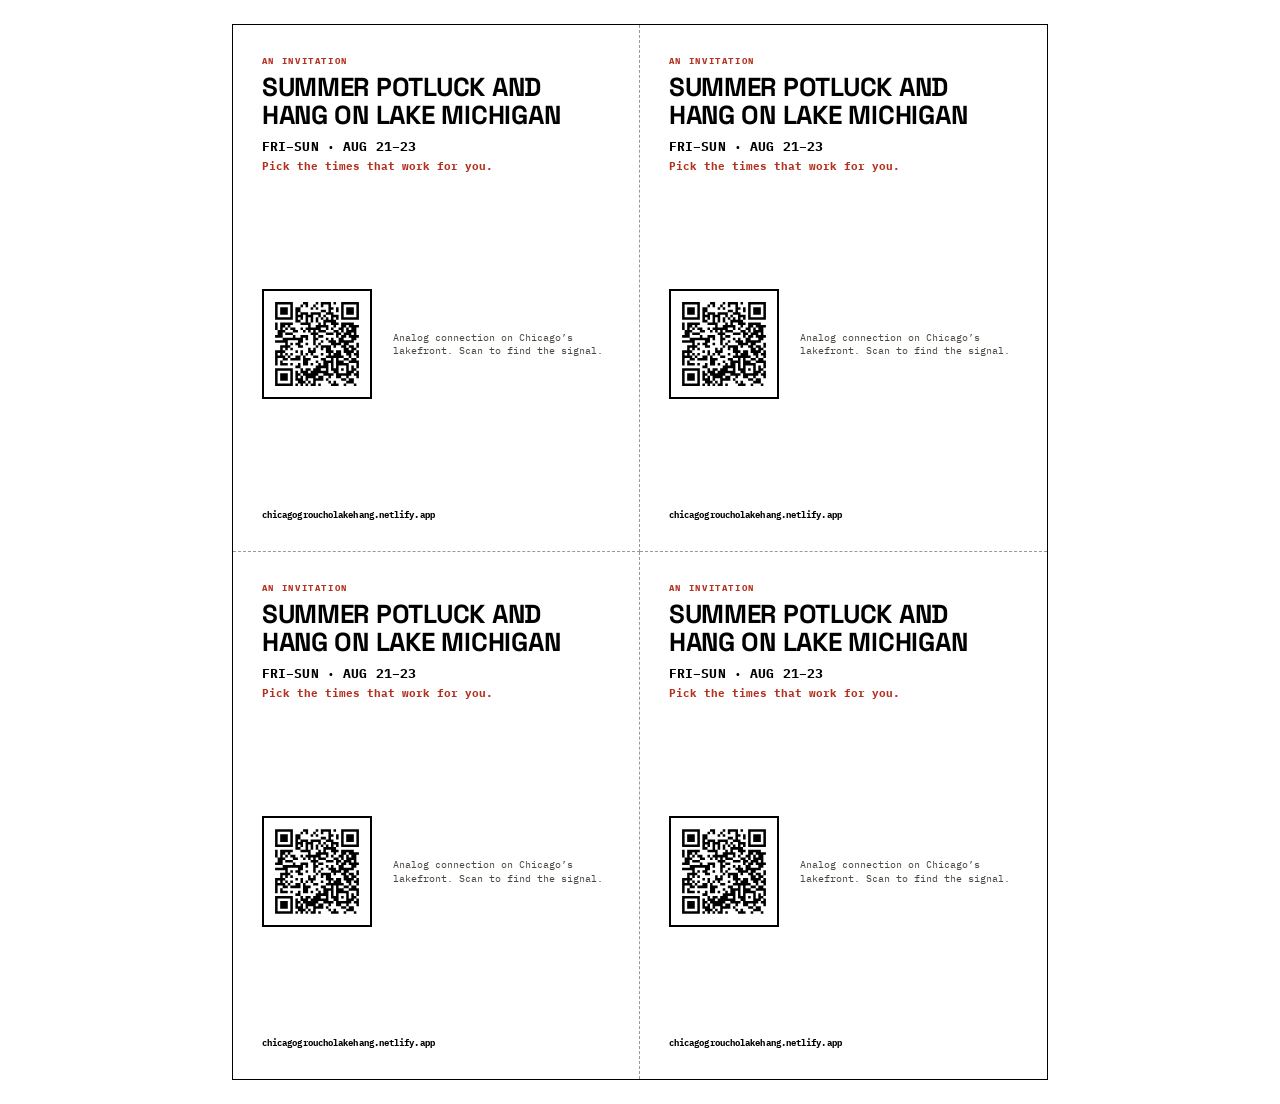
==== flyer-quartersheet.html @ f05466d9 "Add 4-up quarter-sheet flyer for posting around flyer-quartersheet.html — 2x2 grid on one Letter pag" ====
<!DOCTYPE html>
<html lang="en">
<head>
<meta charset="UTF-8">
<meta name="viewport" content="width=device-width, initial-scale=1.0">
<title>Lake Michigan Hang — Quarter-Sheet Flyer (4-up)</title>
<link rel="preconnect" href="https://fonts.googleapis.com">
<link href="https://fonts.googleapis.com/css2?family=IBM+Plex+Mono:wght@400;500;600;700&family=Space+Grotesk:wght@700;800&display=swap" rel="stylesheet">
<style>
  * { box-sizing: border-box; }

  @page { size: letter portrait; margin: 0; }

  html, body {
    margin: 0;
    padding: 0;
    background: #fff;
    color: #000;
  }

  body {
    display: flex;
    justify-content: center;
    padding: 24px;
  }

  @media print {
    body { padding: 0; }
  }

  .sheet {
    width: 8.5in;
    height: 11in;
    max-width: 100%;
    display: grid;
    grid-template-columns: 1fr 1fr;
    grid-template-rows: 1fr 1fr;
    font-family: 'IBM Plex Mono', monospace;
    color: #000;
    background: #fff;
    border: 1px solid #000;
  }

  @media print {
    .sheet { border: none; }
  }

  .cell {
    padding: 0.32in 0.3in;
    display: flex;
    flex-direction: column;
    align-items: flex-start;
    border-right: 1px dashed #999;
    border-bottom: 1px dashed #999;
  }

  .cell:nth-child(2) { border-right: none; }
  .cell:nth-child(3) { border-bottom: none; }
  .cell:nth-child(4) { border-right: none; border-bottom: none; }

  .eyebrow {
    margin: 0 0 0.1in;
    font: 700 9px/1 'IBM Plex Mono', monospace;
    letter-spacing: 0.18em;
    text-transform: uppercase;
    color: #b3311f;
  }

  h1 {
    margin: 0;
    font: 800 26px/1.05 'Space Grotesk', sans-serif;
    letter-spacing: -0.01em;
    text-transform: uppercase;
  }

  .date-line {
    margin: 0.1in 0 0;
    font: 700 13px/1.2 'IBM Plex Mono', monospace;
    letter-spacing: 0.01em;
  }

  .cta-line {
    margin: 0.05in 0 0;
    font: 700 10.5px/1.35 'IBM Plex Mono', monospace;
    color: #b3311f;
  }

  .cell-main {
    flex: 1;
    display: flex;
    align-items: center;
    gap: 0.22in;
    margin-top: 0.15in;
    width: 100%;
  }

  .qr-box {
    flex: none;
    border: 2px solid #000;
    padding: 6px;
    width: 1.15in;
    height: 1.15in;
    display: flex;
    align-items: center;
    justify-content: center;
  }

  .qr-box img { width: 100%; height: 100%; display: block; }

  .side-copy {
    font: 400 9.5px/1.4 'IBM Plex Mono', monospace;
    color: #4a4640;
  }

  .qr-caption {
    margin: 0.08in 0 0;
    font: 700 9px/1.3 'IBM Plex Mono', monospace;
    letter-spacing: 0.01em;
  }
</style>
</head>
<body>

<div class="sheet">

  <div class="cell">
    <p class="eyebrow">An Invitation</p>
    <h1>Summer Potluck and Hang on Lake Michigan</h1>
    <p class="date-line">FRI&ndash;SUN &middot; AUG 21&ndash;23</p>
    <p class="cta-line">Pick the times that work for you.</p>
    <div class="cell-main">
      <div class="qr-box">
        <img src="assets/flyer-qr.svg" alt="QR code linking to the Lake Michigan Hang site">
      </div>
      <p class="side-copy">Analog connection on Chicago&rsquo;s lakefront. Scan to find the signal.</p>
    </div>
    <p class="qr-caption">chicagogroucholakehang.netlify.app</p>
  </div>

  <div class="cell">
    <p class="eyebrow">An Invitation</p>
    <h1>Summer Potluck and Hang on Lake Michigan</h1>
    <p class="date-line">FRI&ndash;SUN &middot; AUG 21&ndash;23</p>
    <p class="cta-line">Pick the times that work for you.</p>
    <div class="cell-main">
      <div class="qr-box">
        <img src="assets/flyer-qr.svg" alt="QR code linking to the Lake Michigan Hang site">
      </div>
      <p class="side-copy">Analog connection on Chicago&rsquo;s lakefront. Scan to find the signal.</p>
    </div>
    <p class="qr-caption">chicagogroucholakehang.netlify.app</p>
  </div>

  <div class="cell">
    <p class="eyebrow">An Invitation</p>
    <h1>Summer Potluck and Hang on Lake Michigan</h1>
    <p class="date-line">FRI&ndash;SUN &middot; AUG 21&ndash;23</p>
    <p class="cta-line">Pick the times that work for you.</p>
    <div class="cell-main">
      <div class="qr-box">
        <img src="assets/flyer-qr.svg" alt="QR code linking to the Lake Michigan Hang site">
      </div>
      <p class="side-copy">Analog connection on Chicago&rsquo;s lakefront. Scan to find the signal.</p>
    </div>
    <p class="qr-caption">chicagogroucholakehang.netlify.app</p>
  </div>

  <div class="cell">
    <p class="eyebrow">An Invitation</p>
    <h1>Summer Potluck and Hang on Lake Michigan</h1>
    <p class="date-line">FRI&ndash;SUN &middot; AUG 21&ndash;23</p>
    <p class="cta-line">Pick the times that work for you.</p>
    <div class="cell-main">
      <div class="qr-box">
        <img src="assets/flyer-qr.svg" alt="QR code linking to the Lake Michigan Hang site">
      </div>
      <p class="side-copy">Analog connection on Chicago&rsquo;s lakefront. Scan to find the signal.</p>
    </div>
    <p class="qr-caption">chicagogroucholakehang.netlify.app</p>
  </div>

</div>

</body>
</html>
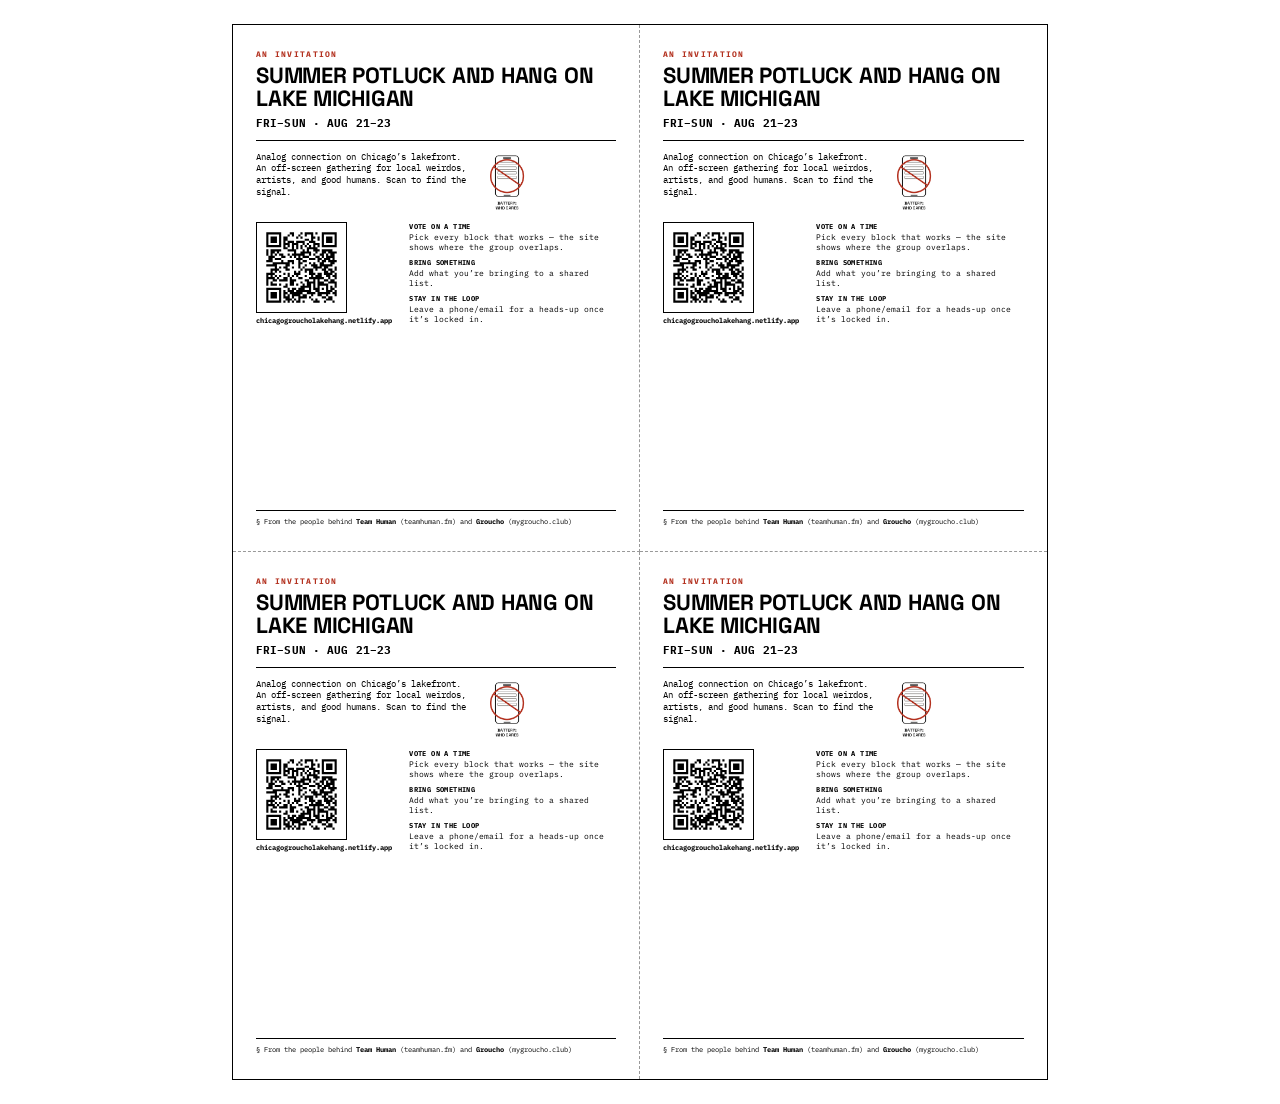
==== commit 723ba1b8: "Match quarter-sheet flyer content to the full flyer Was a condensed one-off design before; now mirro" ====
--- a/flyer-quartersheet.html
+++ b/flyer-quartersheet.html
@@ -46,10 +46,9 @@
   }
 
   .cell {
-    padding: 0.32in 0.3in;
+    padding: 0.26in 0.24in;
     display: flex;
     flex-direction: column;
-    align-items: flex-start;
     border-right: 1px dashed #999;
     border-bottom: 1px dashed #999;
   }
@@ -59,47 +58,65 @@
   .cell:nth-child(4) { border-right: none; border-bottom: none; }
 
   .eyebrow {
-    margin: 0 0 0.1in;
-    font: 700 9px/1 'IBM Plex Mono', monospace;
-    letter-spacing: 0.18em;
+    margin: 0 0 0.06in;
+    font: 700 8px/1 'IBM Plex Mono', monospace;
+    letter-spacing: 0.16em;
     text-transform: uppercase;
     color: #b3311f;
   }
 
   h1 {
     margin: 0;
-    font: 800 26px/1.05 'Space Grotesk', sans-serif;
+    font: 800 22px/1.04 'Space Grotesk', sans-serif;
     letter-spacing: -0.01em;
     text-transform: uppercase;
   }
 
   .date-line {
-    margin: 0.1in 0 0;
-    font: 700 13px/1.2 'IBM Plex Mono', monospace;
+    margin: 0.08in 0 0;
+    font: 700 11px/1.2 'IBM Plex Mono', monospace;
     letter-spacing: 0.01em;
   }
 
-  .cta-line {
-    margin: 0.05in 0 0;
-    font: 700 10.5px/1.35 'IBM Plex Mono', monospace;
-    color: #b3311f;
-  }
-
-  .cell-main {
+  .rule {
+    border: none;
+    border-top: 1.5px solid #000;
+    margin: 0.1in 0;
+  }
+
+  .intro-row {
+    display: flex;
+    align-items: flex-start;
+    gap: 0.14in;
+  }
+
+  .intro {
+    margin: 0;
+    font: 400 8.5px/1.4 'IBM Plex Mono', monospace;
+    max-width: 2.2in;
+  }
+
+  .phone-accent {
+    flex: none;
+    height: 0.62in;
+    width: auto;
+  }
+
+  .main {
     flex: 1;
     display: flex;
-    align-items: center;
-    gap: 0.22in;
-    margin-top: 0.15in;
-    width: 100%;
-  }
+    align-items: flex-start;
+    gap: 0.18in;
+    margin-top: 0.12in;
+  }
+
+  .qr-block { flex: none; text-align: center; }
 
   .qr-box {
-    flex: none;
-    border: 2px solid #000;
-    padding: 6px;
-    width: 1.15in;
-    height: 1.15in;
+    border: 1.5px solid #000;
+    padding: 5px;
+    width: 0.95in;
+    height: 0.95in;
     display: flex;
     align-items: center;
     justify-content: center;
@@ -107,76 +124,143 @@
 
   .qr-box img { width: 100%; height: 100%; display: block; }
 
-  .side-copy {
-    font: 400 9.5px/1.4 'IBM Plex Mono', monospace;
-    color: #4a4640;
-  }
-
   .qr-caption {
-    margin: 0.08in 0 0;
-    font: 700 9px/1.3 'IBM Plex Mono', monospace;
-    letter-spacing: 0.01em;
-  }
+    margin-top: 4px;
+    font: 700 6.5px/1.2 'IBM Plex Mono', monospace;
+  }
+
+  .side-copy { font: 400 7.5px/1.35 'IBM Plex Mono', monospace; }
+  .side-copy p { margin: 0 0 0.06in; }
+  .side-copy p:last-child { margin-bottom: 0; }
+  .side-copy .label {
+    font: 700 6.5px 'IBM Plex Mono', monospace;
+    letter-spacing: 0.06em;
+    text-transform: uppercase;
+    display: block;
+    margin-bottom: 1px;
+  }
+
+  footer {
+    margin-top: 0.1in;
+    padding-top: 0.06in;
+    border-top: 1px solid #000;
+    font: 400 6.5px/1.4 'IBM Plex Mono', monospace;
+  }
+
+  footer .mark { font-weight: 700; }
 </style>
 </head>
 <body>
 
 <div class="sheet">
 
-  <div class="cell">
-    <p class="eyebrow">An Invitation</p>
-    <h1>Summer Potluck and Hang on Lake Michigan</h1>
-    <p class="date-line">FRI&ndash;SUN &middot; AUG 21&ndash;23</p>
-    <p class="cta-line">Pick the times that work for you.</p>
-    <div class="cell-main">
-      <div class="qr-box">
-        <img src="assets/flyer-qr.svg" alt="QR code linking to the Lake Michigan Hang site">
-      </div>
-      <p class="side-copy">Analog connection on Chicago&rsquo;s lakefront. Scan to find the signal.</p>
-    </div>
-    <p class="qr-caption">chicagogroucholakehang.netlify.app</p>
-  </div>
-
-  <div class="cell">
-    <p class="eyebrow">An Invitation</p>
-    <h1>Summer Potluck and Hang on Lake Michigan</h1>
-    <p class="date-line">FRI&ndash;SUN &middot; AUG 21&ndash;23</p>
-    <p class="cta-line">Pick the times that work for you.</p>
-    <div class="cell-main">
-      <div class="qr-box">
-        <img src="assets/flyer-qr.svg" alt="QR code linking to the Lake Michigan Hang site">
-      </div>
-      <p class="side-copy">Analog connection on Chicago&rsquo;s lakefront. Scan to find the signal.</p>
-    </div>
-    <p class="qr-caption">chicagogroucholakehang.netlify.app</p>
-  </div>
-
-  <div class="cell">
-    <p class="eyebrow">An Invitation</p>
-    <h1>Summer Potluck and Hang on Lake Michigan</h1>
-    <p class="date-line">FRI&ndash;SUN &middot; AUG 21&ndash;23</p>
-    <p class="cta-line">Pick the times that work for you.</p>
-    <div class="cell-main">
-      <div class="qr-box">
-        <img src="assets/flyer-qr.svg" alt="QR code linking to the Lake Michigan Hang site">
-      </div>
-      <p class="side-copy">Analog connection on Chicago&rsquo;s lakefront. Scan to find the signal.</p>
-    </div>
-    <p class="qr-caption">chicagogroucholakehang.netlify.app</p>
-  </div>
-
-  <div class="cell">
-    <p class="eyebrow">An Invitation</p>
-    <h1>Summer Potluck and Hang on Lake Michigan</h1>
-    <p class="date-line">FRI&ndash;SUN &middot; AUG 21&ndash;23</p>
-    <p class="cta-line">Pick the times that work for you.</p>
-    <div class="cell-main">
-      <div class="qr-box">
-        <img src="assets/flyer-qr.svg" alt="QR code linking to the Lake Michigan Hang site">
-      </div>
-      <p class="side-copy">Analog connection on Chicago&rsquo;s lakefront. Scan to find the signal.</p>
-    </div>
-    <p class="qr-caption">chicagogroucholakehang.netlify.app</p>
+  <!-- repeat block x4 -->
+  <div class="cell">
+    <p class="eyebrow">An Invitation</p>
+    <h1>Summer Potluck and Hang on Lake Michigan</h1>
+    <p class="date-line">FRI&ndash;SUN &middot; AUG 21&ndash;23</p>
+    <hr class="rule">
+    <div class="intro-row">
+      <p class="intro">Analog connection on Chicago&rsquo;s lakefront. An off-screen gathering for local weirdos, artists, and good humans. Scan to find the signal.</p>
+      <img src="assets/silly-phone.png" alt="A phone with a prohibition symbol over it, captioned Battery: Who Cares" class="phone-accent">
+    </div>
+    <div class="main">
+      <div class="qr-block">
+        <div class="qr-box">
+          <img src="assets/flyer-qr.svg" alt="QR code linking to the Lake Michigan Hang site">
+        </div>
+        <p class="qr-caption">chicagogroucholakehang.netlify.app</p>
+      </div>
+      <div class="side-copy">
+        <p><span class="label">Vote on a time</span>Pick every block that works &mdash; the site shows where the group overlaps.</p>
+        <p><span class="label">Bring something</span>Add what you&rsquo;re bringing to a shared list.</p>
+        <p><span class="label">Stay in the loop</span>Leave a phone/email for a heads-up once it&rsquo;s locked in.</p>
+      </div>
+    </div>
+    <footer>
+      <span>&sect; From the people behind <span class="mark">Team Human</span> (teamhuman.fm) and <span class="mark">Groucho</span> (mygroucho.club)</span>
+    </footer>
+  </div>
+
+  <div class="cell">
+    <p class="eyebrow">An Invitation</p>
+    <h1>Summer Potluck and Hang on Lake Michigan</h1>
+    <p class="date-line">FRI&ndash;SUN &middot; AUG 21&ndash;23</p>
+    <hr class="rule">
+    <div class="intro-row">
+      <p class="intro">Analog connection on Chicago&rsquo;s lakefront. An off-screen gathering for local weirdos, artists, and good humans. Scan to find the signal.</p>
+      <img src="assets/silly-phone.png" alt="A phone with a prohibition symbol over it, captioned Battery: Who Cares" class="phone-accent">
+    </div>
+    <div class="main">
+      <div class="qr-block">
+        <div class="qr-box">
+          <img src="assets/flyer-qr.svg" alt="QR code linking to the Lake Michigan Hang site">
+        </div>
+        <p class="qr-caption">chicagogroucholakehang.netlify.app</p>
+      </div>
+      <div class="side-copy">
+        <p><span class="label">Vote on a time</span>Pick every block that works &mdash; the site shows where the group overlaps.</p>
+        <p><span class="label">Bring something</span>Add what you&rsquo;re bringing to a shared list.</p>
+        <p><span class="label">Stay in the loop</span>Leave a phone/email for a heads-up once it&rsquo;s locked in.</p>
+      </div>
+    </div>
+    <footer>
+      <span>&sect; From the people behind <span class="mark">Team Human</span> (teamhuman.fm) and <span class="mark">Groucho</span> (mygroucho.club)</span>
+    </footer>
+  </div>
+
+  <div class="cell">
+    <p class="eyebrow">An Invitation</p>
+    <h1>Summer Potluck and Hang on Lake Michigan</h1>
+    <p class="date-line">FRI&ndash;SUN &middot; AUG 21&ndash;23</p>
+    <hr class="rule">
+    <div class="intro-row">
+      <p class="intro">Analog connection on Chicago&rsquo;s lakefront. An off-screen gathering for local weirdos, artists, and good humans. Scan to find the signal.</p>
+      <img src="assets/silly-phone.png" alt="A phone with a prohibition symbol over it, captioned Battery: Who Cares" class="phone-accent">
+    </div>
+    <div class="main">
+      <div class="qr-block">
+        <div class="qr-box">
+          <img src="assets/flyer-qr.svg" alt="QR code linking to the Lake Michigan Hang site">
+        </div>
+        <p class="qr-caption">chicagogroucholakehang.netlify.app</p>
+      </div>
+      <div class="side-copy">
+        <p><span class="label">Vote on a time</span>Pick every block that works &mdash; the site shows where the group overlaps.</p>
+        <p><span class="label">Bring something</span>Add what you&rsquo;re bringing to a shared list.</p>
+        <p><span class="label">Stay in the loop</span>Leave a phone/email for a heads-up once it&rsquo;s locked in.</p>
+      </div>
+    </div>
+    <footer>
+      <span>&sect; From the people behind <span class="mark">Team Human</span> (teamhuman.fm) and <span class="mark">Groucho</span> (mygroucho.club)</span>
+    </footer>
+  </div>
+
+  <div class="cell">
+    <p class="eyebrow">An Invitation</p>
+    <h1>Summer Potluck and Hang on Lake Michigan</h1>
+    <p class="date-line">FRI&ndash;SUN &middot; AUG 21&ndash;23</p>
+    <hr class="rule">
+    <div class="intro-row">
+      <p class="intro">Analog connection on Chicago&rsquo;s lakefront. An off-screen gathering for local weirdos, artists, and good humans. Scan to find the signal.</p>
+      <img src="assets/silly-phone.png" alt="A phone with a prohibition symbol over it, captioned Battery: Who Cares" class="phone-accent">
+    </div>
+    <div class="main">
+      <div class="qr-block">
+        <div class="qr-box">
+          <img src="assets/flyer-qr.svg" alt="QR code linking to the Lake Michigan Hang site">
+        </div>
+        <p class="qr-caption">chicagogroucholakehang.netlify.app</p>
+      </div>
+      <div class="side-copy">
+        <p><span class="label">Vote on a time</span>Pick every block that works &mdash; the site shows where the group overlaps.</p>
+        <p><span class="label">Bring something</span>Add what you&rsquo;re bringing to a shared list.</p>
+        <p><span class="label">Stay in the loop</span>Leave a phone/email for a heads-up once it&rsquo;s locked in.</p>
+      </div>
+    </div>
+    <footer>
+      <span>&sect; From the people behind <span class="mark">Team Human</span> (teamhuman.fm) and <span class="mark">Groucho</span> (mygroucho.club)</span>
+    </footer>
   </div>
 
 </div>
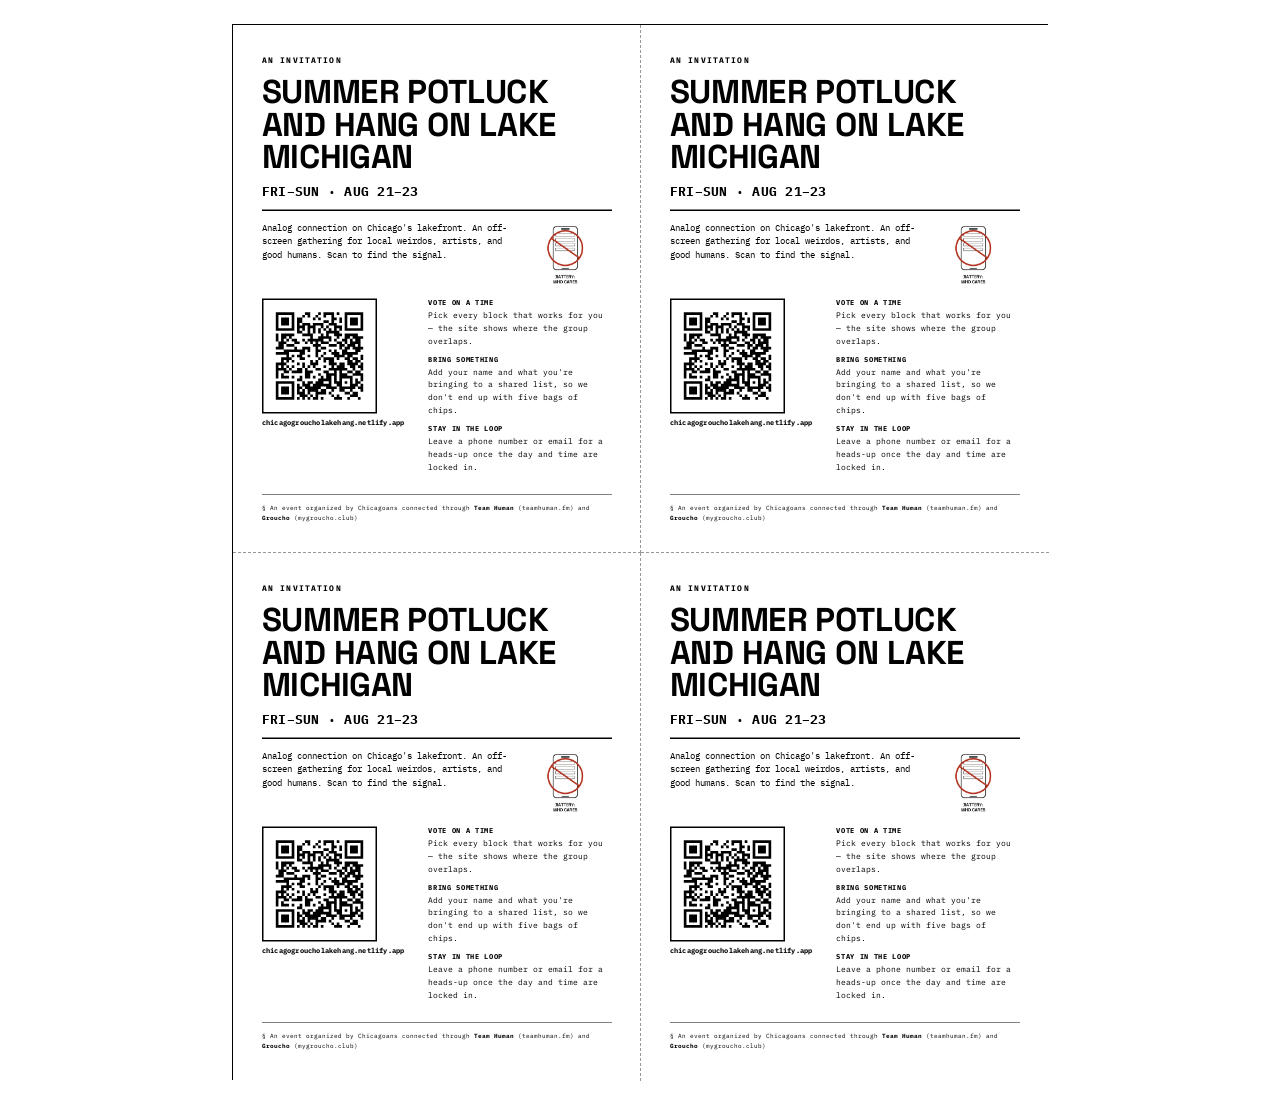
==== commit bc9bcdf9: "Make quarter-sheet flyer an exact scaled-down copy of the full flyer Replaces the separate condensed" ====
--- a/flyer-quartersheet.html
+++ b/flyer-quartersheet.html
@@ -35,8 +35,6 @@
     display: grid;
     grid-template-columns: 1fr 1fr;
     grid-template-rows: 1fr 1fr;
-    font-family: 'IBM Plex Mono', monospace;
-    color: #000;
     background: #fff;
     border: 1px solid #000;
   }
@@ -45,60 +43,76 @@
     .sheet { border: none; }
   }
 
-  .cell {
-    padding: 0.26in 0.24in;
-    display: flex;
-    flex-direction: column;
+  .quad {
+    width: 4.25in;
+    height: 5.5in;
+    overflow: hidden;
+    position: relative;
     border-right: 1px dashed #999;
     border-bottom: 1px dashed #999;
   }
 
-  .cell:nth-child(2) { border-right: none; }
-  .cell:nth-child(3) { border-bottom: none; }
-  .cell:nth-child(4) { border-right: none; border-bottom: none; }
+  .quad:nth-child(2) { border-right: none; }
+  .quad:nth-child(3) { border-bottom: none; }
+  .quad:nth-child(4) { border-right: none; border-bottom: none; }
+
+  /* ---- exact flyer.html page styles, unchanged, scaled 50% via transform ---- */
+  .page {
+    width: 8.5in;
+    height: 11in;
+    background: #fff;
+    color: #000;
+    font-family: 'IBM Plex Mono', monospace;
+    padding: 0.65in 0.6in;
+    display: flex;
+    flex-direction: column;
+    transform: scale(0.5);
+    transform-origin: top left;
+  }
 
   .eyebrow {
-    margin: 0 0 0.06in;
-    font: 700 8px/1 'IBM Plex Mono', monospace;
-    letter-spacing: 0.16em;
+    margin: 0 0 0.25in;
+    font: 700 15px/1 'IBM Plex Mono', monospace;
+    letter-spacing: 0.22em;
     text-transform: uppercase;
-    color: #b3311f;
   }
 
   h1 {
     margin: 0;
-    font: 800 22px/1.04 'Space Grotesk', sans-serif;
+    font: 800 66px/0.98 'Space Grotesk', sans-serif;
     letter-spacing: -0.01em;
     text-transform: uppercase;
   }
 
   .date-line {
-    margin: 0.08in 0 0;
-    font: 700 11px/1.2 'IBM Plex Mono', monospace;
-    letter-spacing: 0.01em;
+    margin: 0.22in 0 0;
+    font: 700 26px/1.2 'IBM Plex Mono', monospace;
+    letter-spacing: 0.02em;
   }
 
   .rule {
     border: none;
-    border-top: 1.5px solid #000;
-    margin: 0.1in 0;
+    border-top: 3px solid #000;
+    margin: 0.22in 0;
   }
 
   .intro-row {
     display: flex;
     align-items: flex-start;
-    gap: 0.14in;
+    gap: 0.35in;
   }
 
   .intro {
     margin: 0;
-    font: 400 8.5px/1.4 'IBM Plex Mono', monospace;
-    max-width: 2.2in;
-  }
+    font: 400 17px/1.55 'IBM Plex Mono', monospace;
+    max-width: 5.4in;
+  }
+
+  .intro + .intro { margin-top: 0.18in; }
 
   .phone-accent {
     flex: none;
-    height: 0.62in;
+    height: 1.3in;
     width: auto;
   }
 
@@ -106,17 +120,20 @@
     flex: 1;
     display: flex;
     align-items: flex-start;
-    gap: 0.18in;
-    margin-top: 0.12in;
-  }
-
-  .qr-block { flex: none; text-align: center; }
+    gap: 0.5in;
+    margin-top: 0.3in;
+  }
+
+  .qr-block {
+    flex: none;
+    text-align: center;
+  }
 
   .qr-box {
-    border: 1.5px solid #000;
-    padding: 5px;
-    width: 0.95in;
-    height: 0.95in;
+    border: 3px solid #000;
+    padding: 14px;
+    width: 2.4in;
+    height: 2.4in;
     display: flex;
     align-items: center;
     justify-content: center;
@@ -125,26 +142,31 @@
   .qr-box img { width: 100%; height: 100%; display: block; }
 
   .qr-caption {
-    margin-top: 4px;
-    font: 700 6.5px/1.2 'IBM Plex Mono', monospace;
-  }
-
-  .side-copy { font: 400 7.5px/1.35 'IBM Plex Mono', monospace; }
-  .side-copy p { margin: 0 0 0.06in; }
+    margin-top: 10px;
+    font: 700 13px/1.3 'IBM Plex Mono', monospace;
+    letter-spacing: 0.03em;
+  }
+
+  .side-copy {
+    font: 400 16px/1.6 'IBM Plex Mono', monospace;
+  }
+
+  .side-copy p { margin: 0 0 0.16in; }
   .side-copy p:last-child { margin-bottom: 0; }
+
   .side-copy .label {
-    font: 700 6.5px 'IBM Plex Mono', monospace;
-    letter-spacing: 0.06em;
+    font: 700 13px 'IBM Plex Mono', monospace;
+    letter-spacing: 0.1em;
     text-transform: uppercase;
     display: block;
-    margin-bottom: 1px;
+    margin-bottom: 4px;
   }
 
   footer {
-    margin-top: 0.1in;
-    padding-top: 0.06in;
+    margin-top: 0.22in;
+    padding-top: 0.15in;
     border-top: 1px solid #000;
-    font: 400 6.5px/1.4 'IBM Plex Mono', monospace;
+    font: 400 12.5px/1.6 'IBM Plex Mono', monospace;
   }
 
   footer .mark { font-weight: 700; }
@@ -153,116 +175,113 @@
 <body>
 
 <div class="sheet">
-
-  <!-- repeat block x4 -->
-  <div class="cell">
-    <p class="eyebrow">An Invitation</p>
-    <h1>Summer Potluck and Hang on Lake Michigan</h1>
-    <p class="date-line">FRI&ndash;SUN &middot; AUG 21&ndash;23</p>
-    <hr class="rule">
-    <div class="intro-row">
-      <p class="intro">Analog connection on Chicago&rsquo;s lakefront. An off-screen gathering for local weirdos, artists, and good humans. Scan to find the signal.</p>
-      <img src="assets/silly-phone.png" alt="A phone with a prohibition symbol over it, captioned Battery: Who Cares" class="phone-accent">
-    </div>
-    <div class="main">
-      <div class="qr-block">
-        <div class="qr-box">
-          <img src="assets/flyer-qr.svg" alt="QR code linking to the Lake Michigan Hang site">
-        </div>
-        <p class="qr-caption">chicagogroucholakehang.netlify.app</p>
-      </div>
-      <div class="side-copy">
-        <p><span class="label">Vote on a time</span>Pick every block that works &mdash; the site shows where the group overlaps.</p>
-        <p><span class="label">Bring something</span>Add what you&rsquo;re bringing to a shared list.</p>
-        <p><span class="label">Stay in the loop</span>Leave a phone/email for a heads-up once it&rsquo;s locked in.</p>
-      </div>
-    </div>
-    <footer>
-      <span>&sect; From the people behind <span class="mark">Team Human</span> (teamhuman.fm) and <span class="mark">Groucho</span> (mygroucho.club)</span>
-    </footer>
-  </div>
-
-  <div class="cell">
-    <p class="eyebrow">An Invitation</p>
-    <h1>Summer Potluck and Hang on Lake Michigan</h1>
-    <p class="date-line">FRI&ndash;SUN &middot; AUG 21&ndash;23</p>
-    <hr class="rule">
-    <div class="intro-row">
-      <p class="intro">Analog connection on Chicago&rsquo;s lakefront. An off-screen gathering for local weirdos, artists, and good humans. Scan to find the signal.</p>
-      <img src="assets/silly-phone.png" alt="A phone with a prohibition symbol over it, captioned Battery: Who Cares" class="phone-accent">
-    </div>
-    <div class="main">
-      <div class="qr-block">
-        <div class="qr-box">
-          <img src="assets/flyer-qr.svg" alt="QR code linking to the Lake Michigan Hang site">
-        </div>
-        <p class="qr-caption">chicagogroucholakehang.netlify.app</p>
-      </div>
-      <div class="side-copy">
-        <p><span class="label">Vote on a time</span>Pick every block that works &mdash; the site shows where the group overlaps.</p>
-        <p><span class="label">Bring something</span>Add what you&rsquo;re bringing to a shared list.</p>
-        <p><span class="label">Stay in the loop</span>Leave a phone/email for a heads-up once it&rsquo;s locked in.</p>
-      </div>
-    </div>
-    <footer>
-      <span>&sect; From the people behind <span class="mark">Team Human</span> (teamhuman.fm) and <span class="mark">Groucho</span> (mygroucho.club)</span>
-    </footer>
-  </div>
-
-  <div class="cell">
-    <p class="eyebrow">An Invitation</p>
-    <h1>Summer Potluck and Hang on Lake Michigan</h1>
-    <p class="date-line">FRI&ndash;SUN &middot; AUG 21&ndash;23</p>
-    <hr class="rule">
-    <div class="intro-row">
-      <p class="intro">Analog connection on Chicago&rsquo;s lakefront. An off-screen gathering for local weirdos, artists, and good humans. Scan to find the signal.</p>
-      <img src="assets/silly-phone.png" alt="A phone with a prohibition symbol over it, captioned Battery: Who Cares" class="phone-accent">
-    </div>
-    <div class="main">
-      <div class="qr-block">
-        <div class="qr-box">
-          <img src="assets/flyer-qr.svg" alt="QR code linking to the Lake Michigan Hang site">
-        </div>
-        <p class="qr-caption">chicagogroucholakehang.netlify.app</p>
-      </div>
-      <div class="side-copy">
-        <p><span class="label">Vote on a time</span>Pick every block that works &mdash; the site shows where the group overlaps.</p>
-        <p><span class="label">Bring something</span>Add what you&rsquo;re bringing to a shared list.</p>
-        <p><span class="label">Stay in the loop</span>Leave a phone/email for a heads-up once it&rsquo;s locked in.</p>
-      </div>
-    </div>
-    <footer>
-      <span>&sect; From the people behind <span class="mark">Team Human</span> (teamhuman.fm) and <span class="mark">Groucho</span> (mygroucho.club)</span>
-    </footer>
-  </div>
-
-  <div class="cell">
-    <p class="eyebrow">An Invitation</p>
-    <h1>Summer Potluck and Hang on Lake Michigan</h1>
-    <p class="date-line">FRI&ndash;SUN &middot; AUG 21&ndash;23</p>
-    <hr class="rule">
-    <div class="intro-row">
-      <p class="intro">Analog connection on Chicago&rsquo;s lakefront. An off-screen gathering for local weirdos, artists, and good humans. Scan to find the signal.</p>
-      <img src="assets/silly-phone.png" alt="A phone with a prohibition symbol over it, captioned Battery: Who Cares" class="phone-accent">
-    </div>
-    <div class="main">
-      <div class="qr-block">
-        <div class="qr-box">
-          <img src="assets/flyer-qr.svg" alt="QR code linking to the Lake Michigan Hang site">
-        </div>
-        <p class="qr-caption">chicagogroucholakehang.netlify.app</p>
-      </div>
-      <div class="side-copy">
-        <p><span class="label">Vote on a time</span>Pick every block that works &mdash; the site shows where the group overlaps.</p>
-        <p><span class="label">Bring something</span>Add what you&rsquo;re bringing to a shared list.</p>
-        <p><span class="label">Stay in the loop</span>Leave a phone/email for a heads-up once it&rsquo;s locked in.</p>
-      </div>
-    </div>
-    <footer>
-      <span>&sect; From the people behind <span class="mark">Team Human</span> (teamhuman.fm) and <span class="mark">Groucho</span> (mygroucho.club)</span>
-    </footer>
-  </div>
-
+  <div class="quad"><div class="page">
+    <p class="eyebrow">An Invitation</p>
+    <h1>Summer Potluck and Hang on Lake Michigan</h1>
+    <p class="date-line">FRI&ndash;SUN &middot; AUG 21&ndash;23</p>
+    <hr class="rule">
+    <div class="intro-row">
+      <p class="intro">Analog connection on Chicago's lakefront. An off-screen gathering for local weirdos, artists, and good humans. Scan to find the signal.</p>
+      <img src="assets/silly-phone.png" alt="A phone with a prohibition symbol over it, captioned Battery: Who Cares" class="phone-accent">
+    </div>
+    <div class="main">
+      <div class="qr-block">
+        <div class="qr-box">
+          <img src="assets/flyer-qr.svg" alt="QR code linking to the Lake Michigan Hang site">
+        </div>
+        <p class="qr-caption">chicagogroucholakehang.netlify.app</p>
+      </div>
+      <div class="side-copy">
+        <p><span class="label">Vote on a time</span>Pick every block that works for you &mdash; the site shows where the group overlaps.</p>
+        <p><span class="label">Bring something</span>Add your name and what you're bringing to a shared list, so we don't end up with five bags of chips.</p>
+        <p><span class="label">Stay in the loop</span>Leave a phone number or email for a heads-up once the day and time are locked in.</p>
+      </div>
+    </div>
+    <footer>
+      <span>&sect; An event organized by Chicagoans connected through <span class="mark">Team Human</span> (teamhuman.fm) and <span class="mark">Groucho</span> (mygroucho.club)</span>
+    </footer>
+  </div></div>
+
+  <div class="quad"><div class="page">
+    <p class="eyebrow">An Invitation</p>
+    <h1>Summer Potluck and Hang on Lake Michigan</h1>
+    <p class="date-line">FRI&ndash;SUN &middot; AUG 21&ndash;23</p>
+    <hr class="rule">
+    <div class="intro-row">
+      <p class="intro">Analog connection on Chicago's lakefront. An off-screen gathering for local weirdos, artists, and good humans. Scan to find the signal.</p>
+      <img src="assets/silly-phone.png" alt="A phone with a prohibition symbol over it, captioned Battery: Who Cares" class="phone-accent">
+    </div>
+    <div class="main">
+      <div class="qr-block">
+        <div class="qr-box">
+          <img src="assets/flyer-qr.svg" alt="QR code linking to the Lake Michigan Hang site">
+        </div>
+        <p class="qr-caption">chicagogroucholakehang.netlify.app</p>
+      </div>
+      <div class="side-copy">
+        <p><span class="label">Vote on a time</span>Pick every block that works for you &mdash; the site shows where the group overlaps.</p>
+        <p><span class="label">Bring something</span>Add your name and what you're bringing to a shared list, so we don't end up with five bags of chips.</p>
+        <p><span class="label">Stay in the loop</span>Leave a phone number or email for a heads-up once the day and time are locked in.</p>
+      </div>
+    </div>
+    <footer>
+      <span>&sect; An event organized by Chicagoans connected through <span class="mark">Team Human</span> (teamhuman.fm) and <span class="mark">Groucho</span> (mygroucho.club)</span>
+    </footer>
+  </div></div>
+
+  <div class="quad"><div class="page">
+    <p class="eyebrow">An Invitation</p>
+    <h1>Summer Potluck and Hang on Lake Michigan</h1>
+    <p class="date-line">FRI&ndash;SUN &middot; AUG 21&ndash;23</p>
+    <hr class="rule">
+    <div class="intro-row">
+      <p class="intro">Analog connection on Chicago's lakefront. An off-screen gathering for local weirdos, artists, and good humans. Scan to find the signal.</p>
+      <img src="assets/silly-phone.png" alt="A phone with a prohibition symbol over it, captioned Battery: Who Cares" class="phone-accent">
+    </div>
+    <div class="main">
+      <div class="qr-block">
+        <div class="qr-box">
+          <img src="assets/flyer-qr.svg" alt="QR code linking to the Lake Michigan Hang site">
+        </div>
+        <p class="qr-caption">chicagogroucholakehang.netlify.app</p>
+      </div>
+      <div class="side-copy">
+        <p><span class="label">Vote on a time</span>Pick every block that works for you &mdash; the site shows where the group overlaps.</p>
+        <p><span class="label">Bring something</span>Add your name and what you're bringing to a shared list, so we don't end up with five bags of chips.</p>
+        <p><span class="label">Stay in the loop</span>Leave a phone number or email for a heads-up once the day and time are locked in.</p>
+      </div>
+    </div>
+    <footer>
+      <span>&sect; An event organized by Chicagoans connected through <span class="mark">Team Human</span> (teamhuman.fm) and <span class="mark">Groucho</span> (mygroucho.club)</span>
+    </footer>
+  </div></div>
+
+  <div class="quad"><div class="page">
+    <p class="eyebrow">An Invitation</p>
+    <h1>Summer Potluck and Hang on Lake Michigan</h1>
+    <p class="date-line">FRI&ndash;SUN &middot; AUG 21&ndash;23</p>
+    <hr class="rule">
+    <div class="intro-row">
+      <p class="intro">Analog connection on Chicago's lakefront. An off-screen gathering for local weirdos, artists, and good humans. Scan to find the signal.</p>
+      <img src="assets/silly-phone.png" alt="A phone with a prohibition symbol over it, captioned Battery: Who Cares" class="phone-accent">
+    </div>
+    <div class="main">
+      <div class="qr-block">
+        <div class="qr-box">
+          <img src="assets/flyer-qr.svg" alt="QR code linking to the Lake Michigan Hang site">
+        </div>
+        <p class="qr-caption">chicagogroucholakehang.netlify.app</p>
+      </div>
+      <div class="side-copy">
+        <p><span class="label">Vote on a time</span>Pick every block that works for you &mdash; the site shows where the group overlaps.</p>
+        <p><span class="label">Bring something</span>Add your name and what you're bringing to a shared list, so we don't end up with five bags of chips.</p>
+        <p><span class="label">Stay in the loop</span>Leave a phone number or email for a heads-up once the day and time are locked in.</p>
+      </div>
+    </div>
+    <footer>
+      <span>&sect; An event organized by Chicagoans connected through <span class="mark">Team Human</span> (teamhuman.fm) and <span class="mark">Groucho</span> (mygroucho.club)</span>
+    </footer>
+  </div></div>
 </div>
 
 </body>
